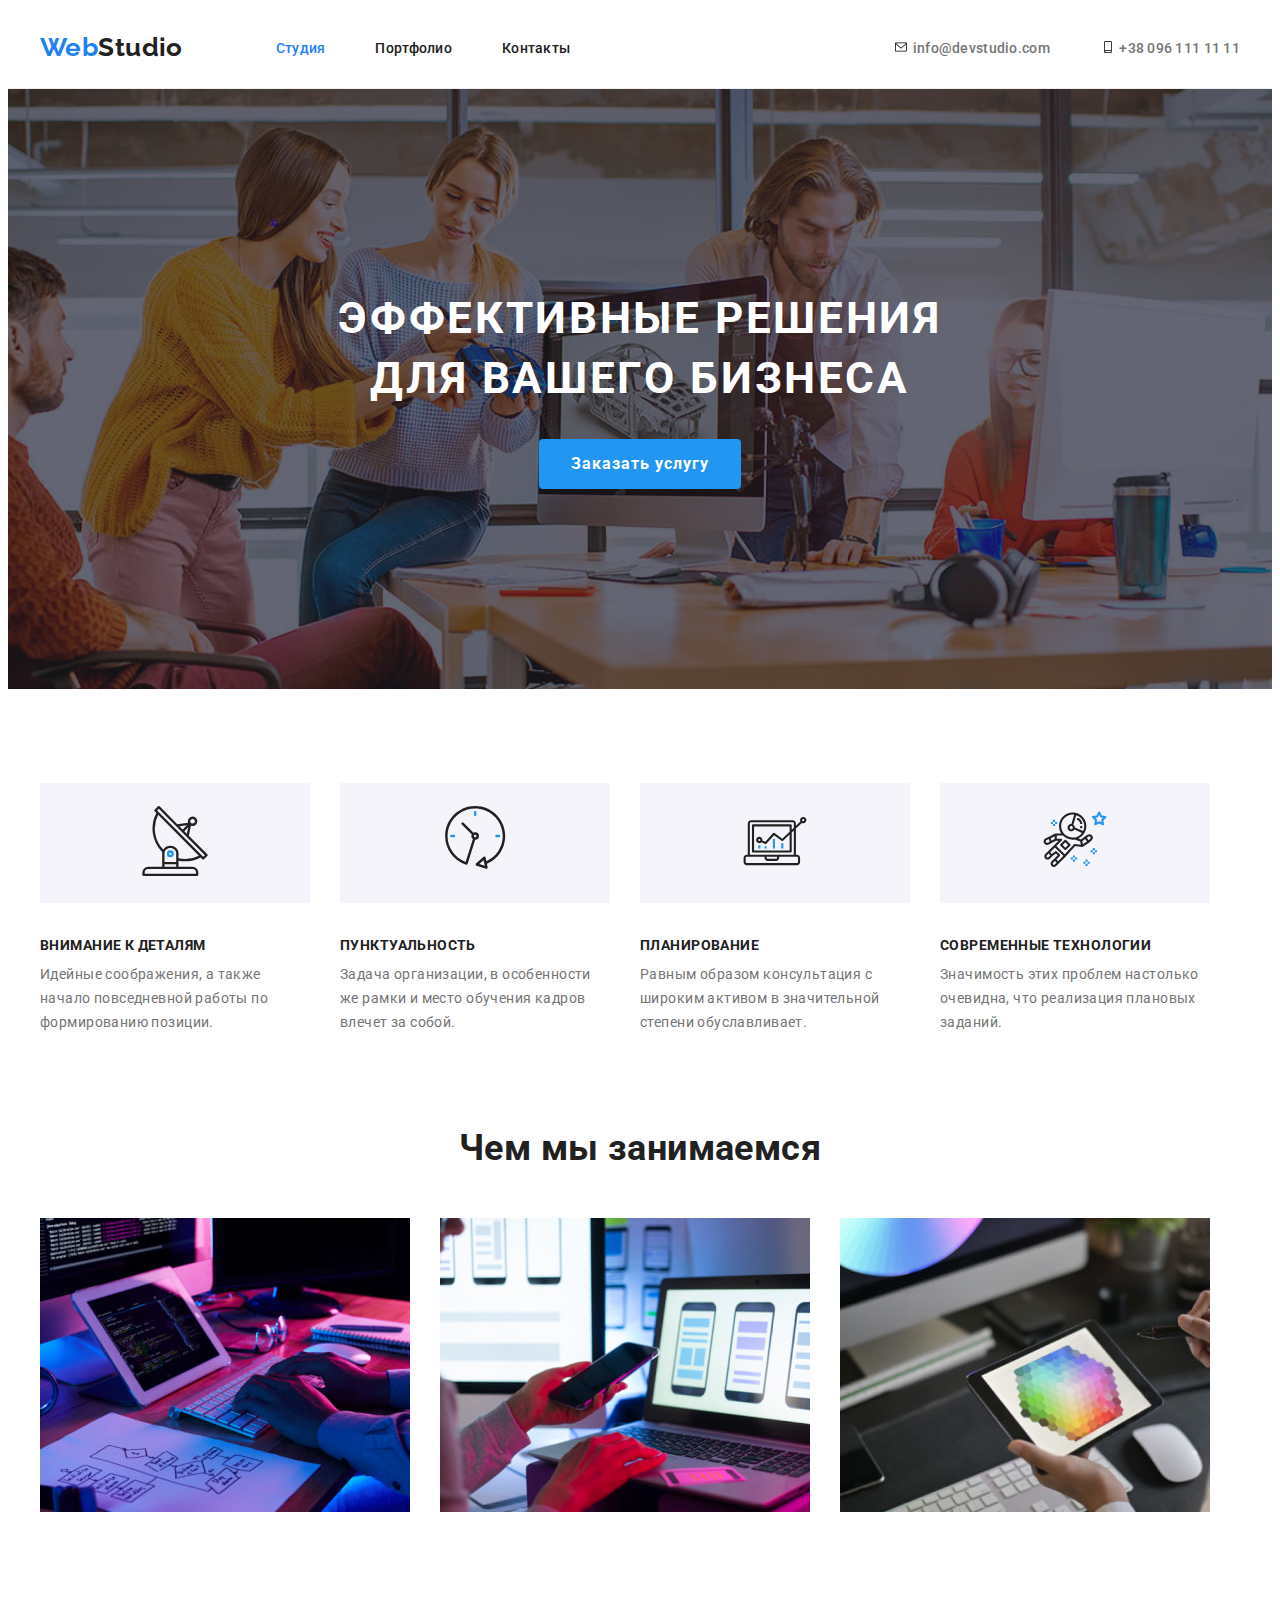
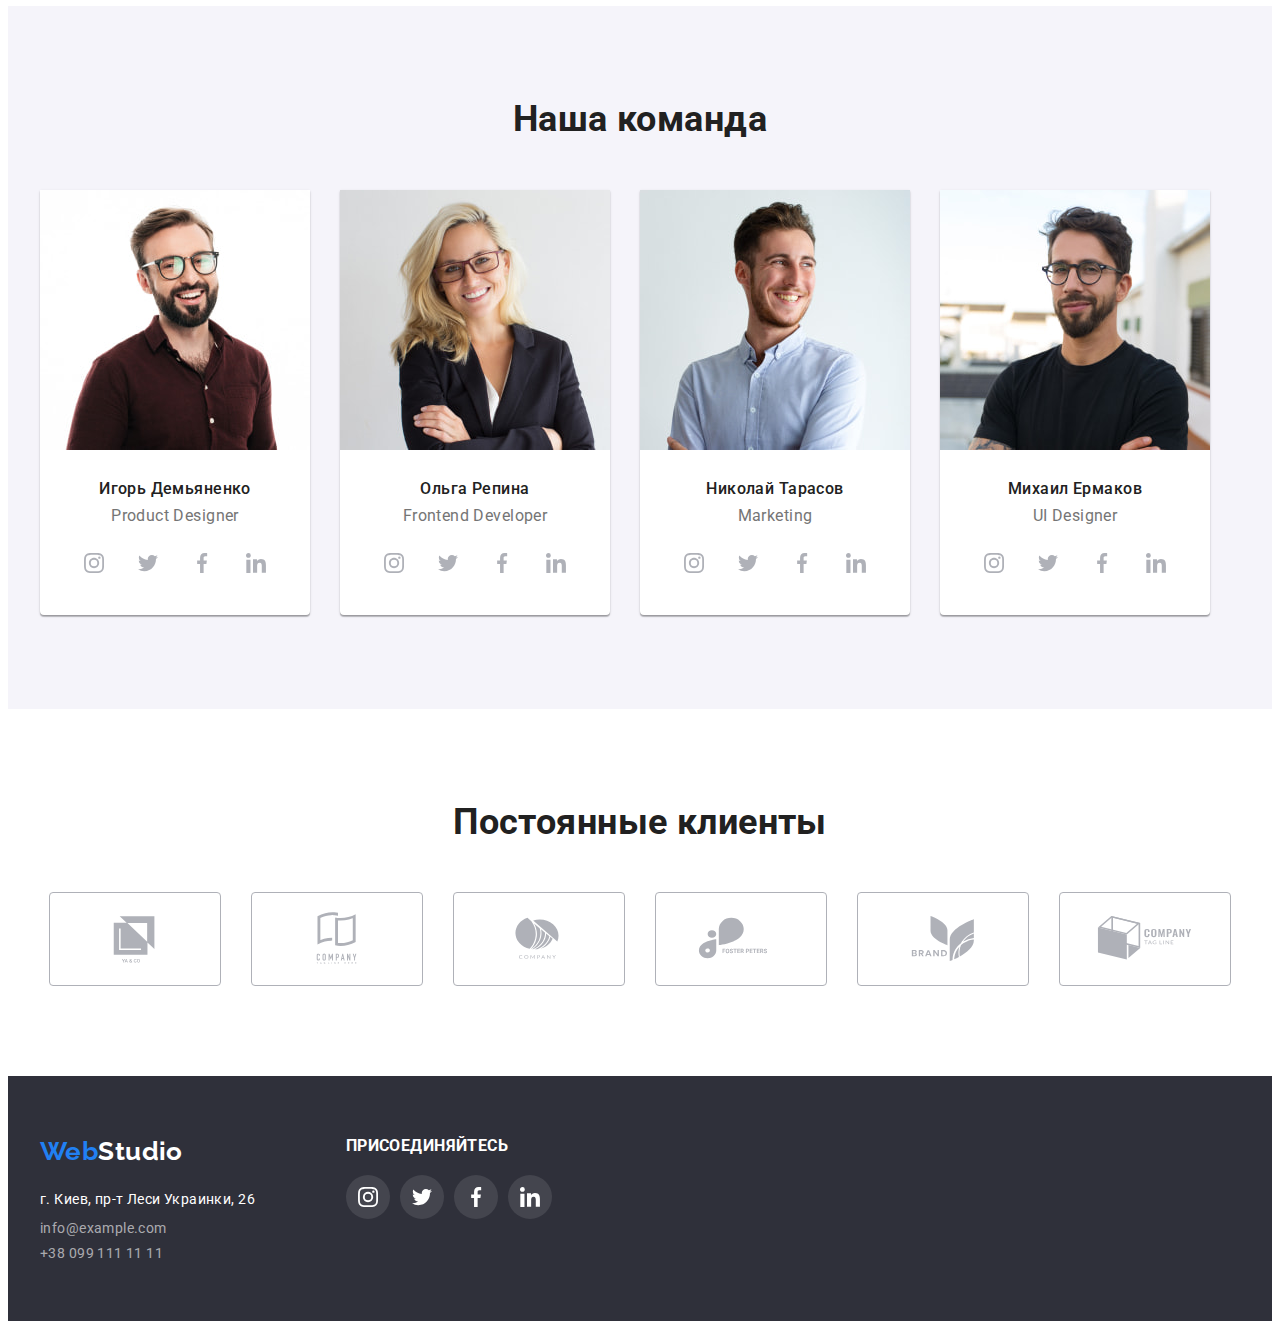
==== index.html @ 9558b072 "homework-4" ====
<!DOCTYPE html>
<html lang="en">

<head>
  <meta charset="UTF-8" />
  <meta http-equiv="X-UA-Compatible" content="IE=edge" />
  <meta name="viewport" content="width=device-width, initial-scale=1.0" />
  <title>Studio</title>
  <!--Fonts starts-->
  <link rel="preconnect" href="https://fonts.googleapis.com" />
  <link rel="preconnect" href="https://fonts.gstatic.com" crossorigin />
  <link href="https://fonts.googleapis.com/css2?family=Raleway:wght@700&family=Roboto:wght@400;500;700;900&display=swap"
    rel="stylesheet" />
  <!--Fonts ends-->
  <!--Normalize starts-->
  <link rel="stylesheet" href="https://cdnjs.cloudflare.com/ajax/libs/modern-normalize/1.1.0/modern-normalize.min.css"
    integrity="sha512-wpPYUAdjBVSE4KJnH1VR1HeZfpl1ub8YT/NKx4PuQ5NmX2tKuGu6U/JRp5y+Y8XG2tV+wKQpNHVUX03MfMFn9Q=="
    crossorigin="anonymous" referrerpolicy="no-referrer" />
  <!--Normalize ends-->
  <link rel="stylesheet" href="./css/style.css" />
</head>

<body>
  <!--Header-->
  <header class="header">
    <div class="container header-container">
      <a class="site-logo link" href="./index.html"><span class="letter">Web</span>Studio</a>
      <nav class="header-nav">
        <ul class="header-list list">
          <li>
            <a class="header-link letter link" href="./index.html">Студия</a>
          </li>
          <li>
            <a class="header-link link" href="./portfolio.html">Портфолио</a>
          </li>
          <li>
            <a class="header-link link" href="#">Контакты</a>
          </li>
        </ul>
      </nav>
      <ul class="header-list list">
        <li class="header-item">
          <a class="header-icon link" href="">
            <svg class="" width="16" height="12">
              <use href="./images/icons.svg#envelope"></use>
            </svg>
          </a>
          <a class="header-phone contacts-color header-phone-margin link"
            href="mailto:info@devstudio.com">info@devstudio.com</a>
        </li>
        <li>
          <a class="header-icon link" href="">
            <svg class="" width="16" height="12">
              <use href="./images/icons.svg#smartphone"></use>
            </svg>
          </a>
          <a class="header-e-mail contacts-color link" href="tel:+380961111111">+38 096 111 11 11</a>
        </li>
      </ul>
    </div>
  </header>
  <!--Main-->
  <main>
    <section class="main">
      <div class="container">
        <h1 class="main-title">Эффективные решения для вашего бизнеса</h1>
        <button class="main-btn" type="button">Заказать услугу</button>
      </div>
    </section>
    <!--Peculiarities-->
    <section class="peculiarities section">
      <div class="container">
        <h2 class="hidden">Особенности нашей компании</h2>
        <ul class="list peculiarities-list">
          <li class="peculiarities-item-column">
            <div class="peculiarities-column">
              <a class="link" href="">
                <svg width="70" height="70">
                  <use href="./images/icons.svg#group"></use>
                </svg>
              </a>
            </div>
            <h3 class="peculiarities-title">Внимание к деталям</h3>
            <p class="peculiarities-text">
              Идейные соображения, а также начало повседневной работы по формированию позиции.
            </p>
          </li>
          <li class="peculiarities-item-column">
            <div class="peculiarities-column">
              <a class="link" href="">
                <svg width="70" height="70">
                  <use href="./images/icons.svg#clock"></use>
                </svg>
              </a>
            </div>
            <h3 class="peculiarities-title">Пунктуальность</h3>
            <p class="peculiarities-text">
              Задача организации, в особенности же рамки и место обучения кадров влечет за собой.
            </p>
          </li>
          <li class="peculiarities-item-column">
            <div class="peculiarities-column">
              <a class="link" href="">
                <svg width="70" height="70">
                  <use href="./images/icons.svg#diagram"></use>
                </svg>
              </a>
            </div>
            <h3 class="peculiarities-title">Планирование</h3>
            <p class="peculiarities-text">
              Равным образом консультация с широким активом в значительной степени обуславливает.
            </p>
          </li>
          <li class="peculiarities-item-column">
            <div class="peculiarities-column">
              <a class="link" href="">
                <svg width="70" height="70">
                  <use href="./images/icons.svg#astronaut"></use>
                </svg>
              </a>
            </div>
            <h3 class="peculiarities-title">Современные технологии</h3>
            <p class="peculiarities-text">
              Значимость этих проблем настолько очевидна, что реализация плановых заданий.
            </p>
          </li>
        </ul>
      </div>
    </section>
    <!--What we do-->
    <section class="what-we-do section">
      <div class="container">
        <h2 class="what-we-do-title">Чем мы занимаемся</h2>
        <ul class="what-we-do-list list">
          <li class="what-we-do-item link">
            <img class="what-we-do-img" src="./images/wwd/1.jpg" alt="Computer" width="370" height="294" />
          </li>
          <li class="what-we-do-item link">
            <img class="what-we-do-img" src="./images/wwd/2.jpg" alt="Phone" width="370" height="294" />
          </li>
          <li class="what-we-do-item link">
            <img class="what-we-do-img" src="./images/wwd/3.jpg" alt="Tablet" width="370" height="294" />
          </li>
        </ul>
      </div>
    </section>
    <!--Our team-->
    <section class="our-team section">
      <div class="container">
        <h2 class="our-team-title">Наша команда</h2>
        <ul class="our-team-list list">
          <li class="our-team-item link">
            <img class="our-team-img" src="./images/our-team/igor.jpg" alt="Игорь Демьяненко" width="270"
              height="260" />
            </a>
            <div class="our-team-container">
              <h3 class="our-team-stuff">Игорь Демьяненко</h3>
              <p class="our-team-professions">Product Designer</p>
              <ul class="socials list">
                <li class="socials-item">
                  <a class="socials-link link" href="" target="_blank" rel="noopener noreferrer" aria-label="instagram">
                    <svg class="socials-icon" width="20" height="20">
                      <use href="./images/icons.svg#instagram"></use>
                    </svg>
                  </a>
                </li>
                <li class="socials-item">
                  <a class="socials-link link" href="" target="_blank" rel="noopener noreferrer" aria-label="twitter">
                    <svg class="socials-icon" width="20" height="20">
                      <use href="./images/icons.svg#twitter"></use>
                    </svg>
                  </a>
                </li>
                <li class="socials-item">
                  <a class="socials-link link" href="" target="_blank" rel="noopener noreferrer" aria-label="facebook">
                    <svg class="socials-icon" width="20" height="20">
                      <use href="./images/icons.svg#facebook"></use>
                    </svg>
                  </a>
                </li>
                <li class="socials-item">
                  <a class="socials-link link" href="" target="_blank" rel="noopener noreferrer" aria-label="linkedin">
                    <svg class="socials-icon" width="20" height="20">
                      <use href="./images/icons.svg#linkedin"></use>
                    </svg>
                  </a>
                </li>
              </ul>
            </div>
          </li>
          <li class="our-team-item link">
            <img class="our-team-img" src="./images/our-team/olga.jpg" alt="Ольга Репина" width="270" height="260" />
            <div class="our-team-container">
              <h3 class="our-team-stuff">Ольга Репина</h3>
              <p class="our-team-professions">Frontend Developer</p>
              <ul class="socials list">
                <li class="socials-item">
                  <a class="socials-link link" href="" target="_blank" rel="noopener noreferrer" aria-label="instagram">
                    <svg class="socials-icon" width="20" height="20">
                      <use href="./images/icons.svg#instagram"></use>
                    </svg>
                  </a>
                </li>
                <li class="socials-item">
                  <a class="socials-link link" href="" target="_blank" rel="noopener noreferrer" aria-label="twitter">
                    <svg class="socials-icon" width="20" height="20">
                      <use href="./images/icons.svg#twitter"></use>
                    </svg>
                  </a>
                </li>
                <li class="socials-item">
                  <a class="socials-link link" href="" target="_blank" rel="noopener noreferrer" aria-label="facebook">
                    <svg class="socials-icon" width="20" height="20">
                      <use href="./images/icons.svg#facebook"></use>
                    </svg>
                  </a>
                </li>
                <li class="socials-item">
                  <a class="socials-link link" href="" target="_blank" rel="noopener noreferrer" aria-label="linkedin">
                    <svg class="socials-icon" width="20" height="20">
                      <use href="./images/icons.svg#linkedin"></use>
                    </svg>
                  </a>
                </li>
              </ul>
            </div>
          </li>
          <li class="our-team-item link">
            <img class="our-team-img" src="./images/our-team/nikolai.jpg" alt="Николай Тарасов" width="270"
              height="260" />
            <div class="our-team-container">
              <h3 class="our-team-stuff">Николай Тарасов</h3>
              <p class="our-team-professions">Marketing</p>
              <ul class="socials list">
                <li class="socials-item">
                  <a class="socials-link link" href="" target="_blank" rel="noopener noreferrer" aria-label="instagram">
                    <svg class="socials-icon" width="20" height="20">
                      <use href="./images/icons.svg#instagram"></use>
                    </svg>
                  </a>
                </li>
                <li class="socials-item">
                  <a class="socials-link link" href="" target="_blank" rel="noopener noreferrer" aria-label="twitter">
                    <svg class="socials-icon" width="20" height="20">
                      <use href="./images/icons.svg#twitter"></use>
                    </svg>
                  </a>
                </li>
                <li class="socials-item">
                  <a class="socials-link link" href="" target="_blank" rel="noopener noreferrer" aria-label="facebook">
                    <svg class="socials-icon" width="20" height="20">
                      <use href="./images/icons.svg#facebook"></use>
                    </svg>
                  </a>
                </li>
                <li class="socials-item">
                  <a class="socials-link link" href="" target="_blank" rel="noopener noreferrer" aria-label="linkedin">
                    <svg class="socials-icon" width="20" height="20">
                      <use href="./images/icons.svg#linkedin"></use>
                    </svg>
                  </a>
                </li>
              </ul>
            </div>
          </li>
          <li class="our-team-item link">
            <img class="our-team-img" src="./images/our-team/michail.jpg" alt="Михаил Ермаков" width="270"
              height="260" />
            <div class="our-team-container">
              <h3 class="our-team-stuff">Михаил Ермаков</h3>
              <p class="our-team-professions">UI Designer</p>
              <ul class="socials list">
                <li class="socials-item">
                  <a class="socials-link link" href="" target="_blank" rel="noopener noreferrer" aria-label="instagram">
                    <svg class="socials-icon" width="20" height="20">
                      <use href="./images/icons.svg#instagram"></use>
                    </svg>
                  </a>
                </li>
                <li class="socials-item">
                  <a class="socials-link link" href="" target="_blank" rel="noopener noreferrer" aria-label="twitter">
                    <svg class="socials-icon" width="20" height="20">
                      <use href="./images/icons.svg#twitter"></use>
                    </svg>
                  </a>
                </li>
                <li class="socials-item">
                  <a class="socials-link link" href="" target="_blank" rel="noopener noreferrer" aria-label="facebook">
                    <svg class="socials-icon" width="20" height="20">
                      <use href="./images/icons.svg#facebook"></use>
                    </svg>
                  </a>
                </li>
                <li class="socials-item">
                  <a class="socials-link link" href="" target="_blank" rel="noopener noreferrer" aria-label="linkedin">
                    <svg class="socials-icon" width="20" height="20">
                      <use href="./images/icons.svg#linkedin"></use>
                    </svg>
                  </a>
                </li>
              </ul>
            </div>
          </li>
        </ul>
      </div>
    </section>
    <section class="clients-section">
      <div class="container">
        <h3 class="our-team-title">Постоянные клиенты</h3>
        <ul class="clients-list list">
          <li class="item">
            <div class="thumb">
              <a class="clients-link link" href="#">
                <svg class="icon" width="40" height="52">
                  <use href="./images/icons.svg#logo-1"></use>
                </svg>
              </a>
            </div>
          </li>
          <li class="item">
            <div class="thumb">
              <a class="clients-link link" href="#">
                <svg class="icon" width="40" height="52">
                  <use href="./images/icons.svg#logo-2"></use>
                </svg>
              </a>
            </div>
          </li>
          <li class="item">
            <div class="thumb">
              <a class="clients-link link" href="#">
                <svg class="icon" width="40" height="52">
                  <use href="./images/icons.svg#logo-3"></use>
                </svg>
              </a>
            </div>
          </li>
          <li class="item">
            <div class="thumb">
              <a class="clients-link link" href="#">
                <svg class="icon" width="40" height="52">
                  <use href="./images/icons.svg#logo-4"></use>
                </svg>
              </a>
            </div>
          </li>
          <li class="item">
            <div class="thumb">
              <a class="clients-link link" href="#">
                <svg class="icon" width="40" height="52">
                  <use href="./images/icons.svg#logo-5"></use>
                </svg>
              </a>
            </div>
          </li>
          <li class="item">
            <div class="thumb">
              <a class="clients-link link" href="#">
                <svg class="icon" width="40" height="52">
                  <use href="./images/icons.svg#logo-6"></use>
                </svg>
              </a>
            </div>
          </li>
        </ul>
      </div>
    </section>
  </main>
  <!--Footer-->
  <footer class="footer">
    <div class="container">
      <div class="footer-content">
        <div class="footer-address-column">
          <a class="site-logo studio link" href="./index.html"><span class="letter">Web</span>Studio
          </a>
          <address class="footer-address">
            <ul class="footer-list list">
              <li class="footer-item link">
                <a class="footer-comumnication footer-link link" href="https://goo.gl/maps/92d465dwehXUen789"
                  target="_blank" rel="noopener noreferrer">г. Киев, пр-т Леси Украинки, 26</a>
              </li>
              <li class="footer-item link">
                <a class="footer-communication footer-communication-color link"
                  href="mailto:info@example.com">info@example.com</a>
              </li>
              <li class="footer-item link">
                <a class="footer-communication footer-communication-color link" href="tel:+380991111111">+38 099 111 11
                  11</a>
              </li>
            </ul>
        </div>
        </address>
        <div class="social">
          <h3 class="footer-slogan">Присоединяйтесь</h3>
          <ul class="socials-list list">
            <li class="socials-item">
              <a class="footer-socials-link link" href="" target="_blank" rel="noopener noreferrer"
                aria-label="instagram">
                <svg class="footer-socials-icon" width="20" height="20">
                  <use href="./images/icons.svg#instagram"></use>
                </svg>
              </a>
            </li>
            <li class="socials-item">
              <a class="footer-socials-link link" href="" target="_blank" rel="noopener noreferrer"
                aria-label="twitter">
                <svg class="footer-socials-icon" width="20" height="20">
                  <use href="./images/icons.svg#twitter"></use>
                </svg>
              </a>
            </li>
            <li class="socials-item">
              <a class="footer-socials-link link" href="" target="_blank" rel="noopener noreferrer"
                aria-label="facebook">
                <svg class="footer-socials-icon" width="20" height="20">
                  <use href="./images/icons.svg#facebook"></use>
                </svg>
              </a>
            </li>
            <li class="socials-item">
              <a class="footer-socials-link link" href="" target="_blank" rel="noopener noreferrer"
                aria-label="linkedin">
                <svg class="footer-socials-icon" width="20" height="20">
                  <use href="./images/icons.svg#linkedin"></use>
                </svg>
              </a>
            </li>
          </ul>
        </div>
      </div>
    </div>
  </footer>
</body>

</html>
---- css/style.css ----
:root {
  /* fonts */
  --main-font: 'Roboto', sans-serif;
  --secondary-font: 'Raleway', sans-serif;

  /* text colors */
  --main-txt-cl: #212121;
  --accent-txt-cl: #2196f3;
  --btn-txt-cl: #ffffff;

  /* bg colors */
  --grey-bg-cl: #f5f4fa;
  --white-bg-cl: #ffffff;
  --black-bg-cl: #2f303a;

  /* others */
  --border: 1px solid #eeeeee;
  --background-color: #f5f4fa;
  --border-radius: 4px;
  --padding: 20px 24px;
}

body {
  font-family: var(--main-font);
  color: var(--main-txt-cl);
  background-color: var(--white-bg-cl);
  font-size: 14px;
  letter-spacing: 0.03em;
}

.hidden,
.visually-hidden {
  position: absolute;
  width: 1px;
  height: 1px;
  margin: -1px;
  border: 0;
  padding: 0;

  white-space: nowrap;
  clip-path: inset(100%);
  clip: rect(0 0 0 0);
  overflow: hidden;
}

/*Reset styles*/

h1,
h2,
h3,
h4,
h5,
h6,
p {
  margin: 0;
}

img {
  display: block;
  max-width: 100%;
  height: auto;
}

address {
  font-style: normal;
}

.section {
  padding: 94px 0;
}

.list {
  list-style: none;
  padding: 0;
  margin: 0;
}

.link {
  text-decoration: none;
  color: currentColor;
}

/*Base styles*/

.letter {
  color: #2180f3;
}

/*Header*/

.header {
  border-bottom: var(--border);
}

.header-container {
  height: 80px;
  display: flex;
  align-items: center;
}

.header-nav {
  margin-right: auto;
}

.header-list {
  display: flex;
  gap: 50px;
}

.icons-link {
  max-height: 12px;
}

.site-logo {
  font-family: var(--secondary-font);
  font-weight: 700;
  font-size: 26px;
  line-height: 1.2;
  margin-right: 93px;
}
.header-phone,
.header-e-mail,
.header-link {
  font-weight: 500;
  font-size: 14px;
  line-height: 1.1;
  letter-spacing: 0.02em;
  padding-top: 32px;
  padding-bottom: 32px;
}

.contacts-color {
  color: #757575;
}

.header-icon:hover {
  fill: var(--accent-txt-cl);
}

.header-link:hover,
.header-link:focus,
.header-phone:hover,
.header-phone:focus,
.header-e-mail:hover,
.header-e-mail:focus {
  color: var(--accent-txt-cl);
}

.header-link:current {
  color: var(--accent-txt-cl);
}

.container {
  width: 1200px;
  margin: 0 auto;
  padding: 0 15px;
}

.studio {
  color: #ffffff;
}

/*Main*/

.main {
  max-width: 1600px;
  margin-left: auto;
  margin-right: auto;

  background-color: var(--black-bg-cl);
  background-image: linear-gradient(to right, rgba(47, 48, 58, 0.4), rgba(47, 48, 58, 0.4)),
    url(../images/header-bi/img.jpg);
  background-size: cover;
  background-repeat: no-repeat;
  padding: 200px 0;
  background-position: center;
}

.main-title {
  width: 696px;
  margin: 0 auto;
  font-size: 44px;
  line-height: 1.36;
  letter-spacing: 0.06em;
  text-align: center;
  color: var(--btn-txt-cl);
  text-transform: uppercase;
}

.main-btn {
  padding: 10px 32px;
  font-family: var(--main-font);
  font-weight: 700;
  font-size: 16px;
  line-height: 1.88;
  display: flex;
  border: none;
  border-radius: 4px;
  margin: 0 auto;
  margin-top: 30px;
  text-align: center;
  letter-spacing: 0.06em;
  cursor: pointer;
  background-color: var(--accent-txt-cl);
  color: #ffffff;
}

.main-btn:hover,
.main-btn:focus {
  color: var(--btn-txt-cl);
  background-color: #0d6ee6;
}

/*Peculiarities*/

.peculiarities-list {
  display: flex;
  gap: 30px;
}

.peculiarities-item-column {
  width: 270px;
}

.peculiarities-title {
  margin-bottom: 10px;
  font-weight: 700;
  font-size: 14px;
  line-height: 1.1;
  text-transform: uppercase;
}

.peculiarities-column {
  margin-bottom: 35px;
  min-width: 270px;
  min-height: 120px;
  display: flex;
  justify-content: center;
  align-items: center;
  background-color: #f5f4fa;
}

.peculiarities-text {
  font-size: 14px;
  line-height: 1.7;
  color: #757575;
}

/*What we do*/

.what-we-do {
  padding-top: 0;
}

.what-we-do-title {
  text-align: center;
  font-size: 36px;
  line-height: 1.1;
}

.what-we-do-list {
  margin-top: 50px;
  display: flex;
  gap: 30px;
}

/*Our Team*/

.our-team {
  background-color: var(--grey-bg-cl);
}

.our-team-title {
  text-align: center;
  font-size: 36px;
  line-height: 1.1;
}

.our-team-list {
  margin-top: 50px;
  display: flex;
  gap: 30px;
}

.our-team-stuff {
  margin-bottom: 10px;
  text-align: center;
  font-weight: 500;
  font-size: 16px;
  line-height: 1.1;
}

.our-team-professions {
  text-align: center;
  font-size: 16px;
  line-height: 1.1;
  color: #757575;
}

.socials {
  display: flex;
  align-items: center;
  justify-content: center;
  gap: 10px;
  margin-top: 16px;
}

.socials-link {
  display: flex;
  width: 44px;
  height: 44px;
  background-color: #ffffff;
  border-radius: 50%;
  align-items: center;
  justify-content: center;
}

.socials-icon {
  fill: #afb1b8;
}

.socials-link:hover {
  background-color: #2196f3;
}

.socials-link:hover .socials-icon {
  fill: #ffffff;
}

.our-team-item {
  background-color: #ffffff;
  box-shadow: 0px 1px 3px rgba(0, 0, 0, 0.12), 0px 1px 1px rgba(0, 0, 0, 0.14),
    0px 2px 1px rgba(0, 0, 0, 0.2);
  border-radius: 0px 0px 4px 4px;
}

.our-team-container {
  padding: 30px 0;
}

/*Regular clients*/

.clients-section {
  padding-top: 94px;
  padding-bottom: 90px;
}

.clients-list {
  margin-top: 50px;
  display: flex;
  align-items: center;
  justify-content: center;
  gap: 30px;
}

.regular-clients-title {
  font-size: 14px;
  line-height: 16px;
}

.thumb {
  border: 1px solid #afb1b8;
  border-radius: 4px;
  cursor: pointer;
}

.icon {
  display: flex;
  width: 106px;
  height: 60px;
  background-color: #ffffff;
  fill: #afb1b8;
  align-items: center;
  justify-content: center;
  margin: 16px 32px;
}

.thumb:hover {
  border: 1px solid #2196f3;
}

/*Footer*/

.footer {
  display: flex;
  padding: 60px 0;
  background-color: var(--black-bg-cl);
}

.footer-content {
  display: flex;
  gap: 70px;
}

.footer-address-column {
  display: flex;
  flex-direction: column;
}

.footer-address {
  font-style: normal;
  margin-top: 20px;
  display: flex;
  flex-direction: column;
}

.social {
  display: flex;
  flex-direction: column;
}

.footer-item:not(:last-child) {
  margin-bottom: 9px;
}

.footer-link {
  font-weight: 400;
  font-size: 14px;
  line-height: 1.7;
  color: #ffffff;
}

.footer-counication {
  font-weight: 400;
  font-size: 14px;
  line-height: 1.7;
}

.footer-communication-color {
  color: rgba(255, 255, 255, 0.6);
}

.footer-link:hover,
.footer-link:focus,
.footer-communication:hover,
.footer-communication:focus {
  color: var(--accent-txt-cl);
}

.footer-slogan {
  max-width: 206px;
  display: flex;
  margin-bottom: 20px;
  font-weight: 700;
  text-transform: uppercase;
  color: var(--white-bg-cl);
}

.socials-list {
  display: flex;
  gap: 10px;
}

.footer-socials-link {
  display: flex;
  width: 44px;
  height: 44px;
  background-color: rgba(255, 255, 255, 0.1);
  border-radius: 50%;
  align-items: center;
  justify-content: center;
}

.footer-socials-link:hover {
  background-color: var(--accent-txt-cl);
}

.footer-socials-icon {
  fill: #ffffff;
}

/*Portfolio*/
.portfolio-btn-list {
  justify-content: center;
  display: flex;
  gap: 8px;
}

.portfolio-btn {
  display: flex;
  padding: 6px 22px;
  box-shadow: 0px 3px 1px rgba(0, 0, 0, 0.1), 0px 1px 2px rgba(0, 0, 0, 0.08),
    0px 2px 2px rgba(0, 0, 0, 0.12);
  border: none;
  background-color: var(--background-color);
  border-radius: var(--border-radius);
  font-family: var(--main-font);
  text-align: center;
  font-weight: 500;
  font-size: 16px;
  line-height: 1.6;
  letter-spacing: 0.03em;
  cursor: pointer;
  color: #212121;
}

.portfolio-btn:hover,
.portfolio-btn:focus {
  background-color: var(--accent-txt-cl);
  color: #ffffff;
}

.portfolio-another-btn {
  color: #ffffff;
  background-color: var(--accent-txt-cl);
}

.portfolio-list {
  display: flex;
  flex-wrap: wrap;
  gap: 30px;
  margin-top: 50px;
}

.border-column {
  padding: var(--padding);
  border: var(--border);
  border-top: none;
}

.portfolio-title {
  font-weight: 700;
  font-size: 18px;
  line-height: 2;
  letter-spacing: 0.06em;
}

.portfolio-description {
  font-size: 16px;
  line-height: 1.8;
  letter-spacing: 0.03em;
  color: #757575;
}
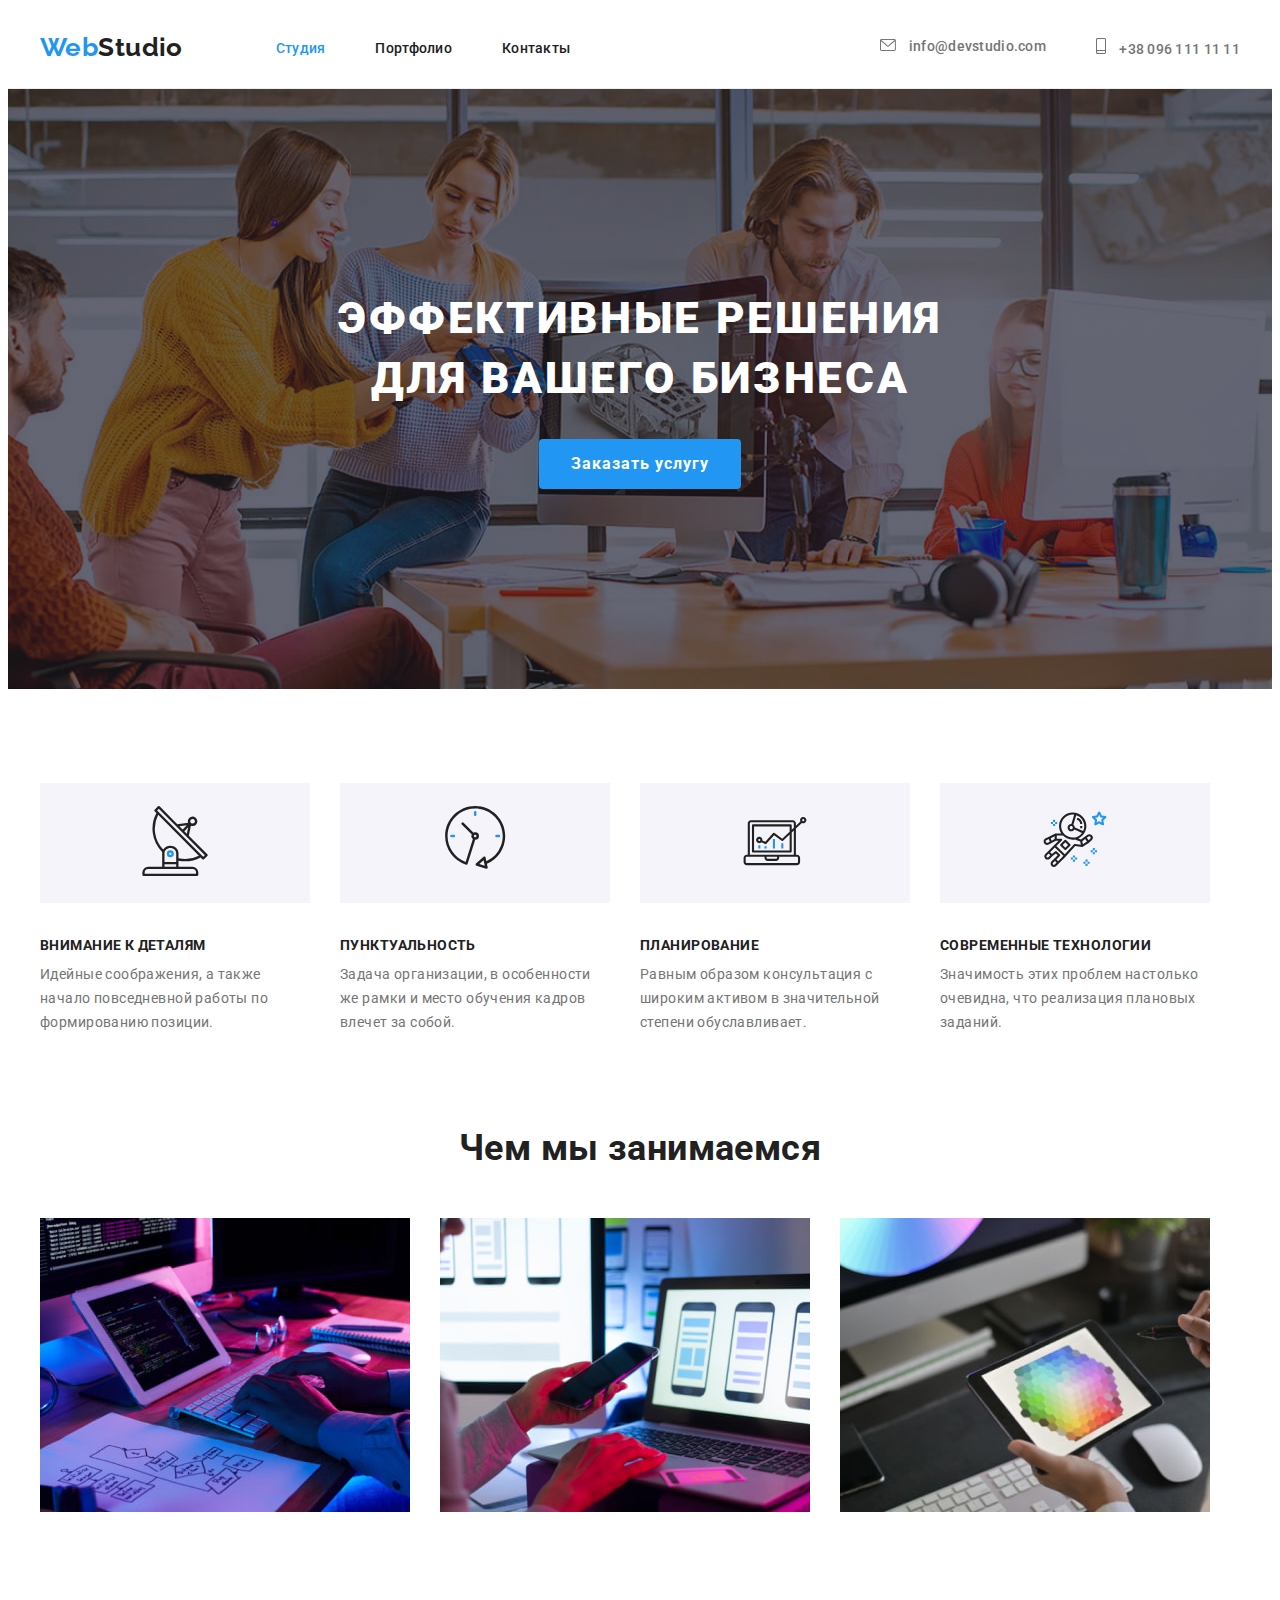
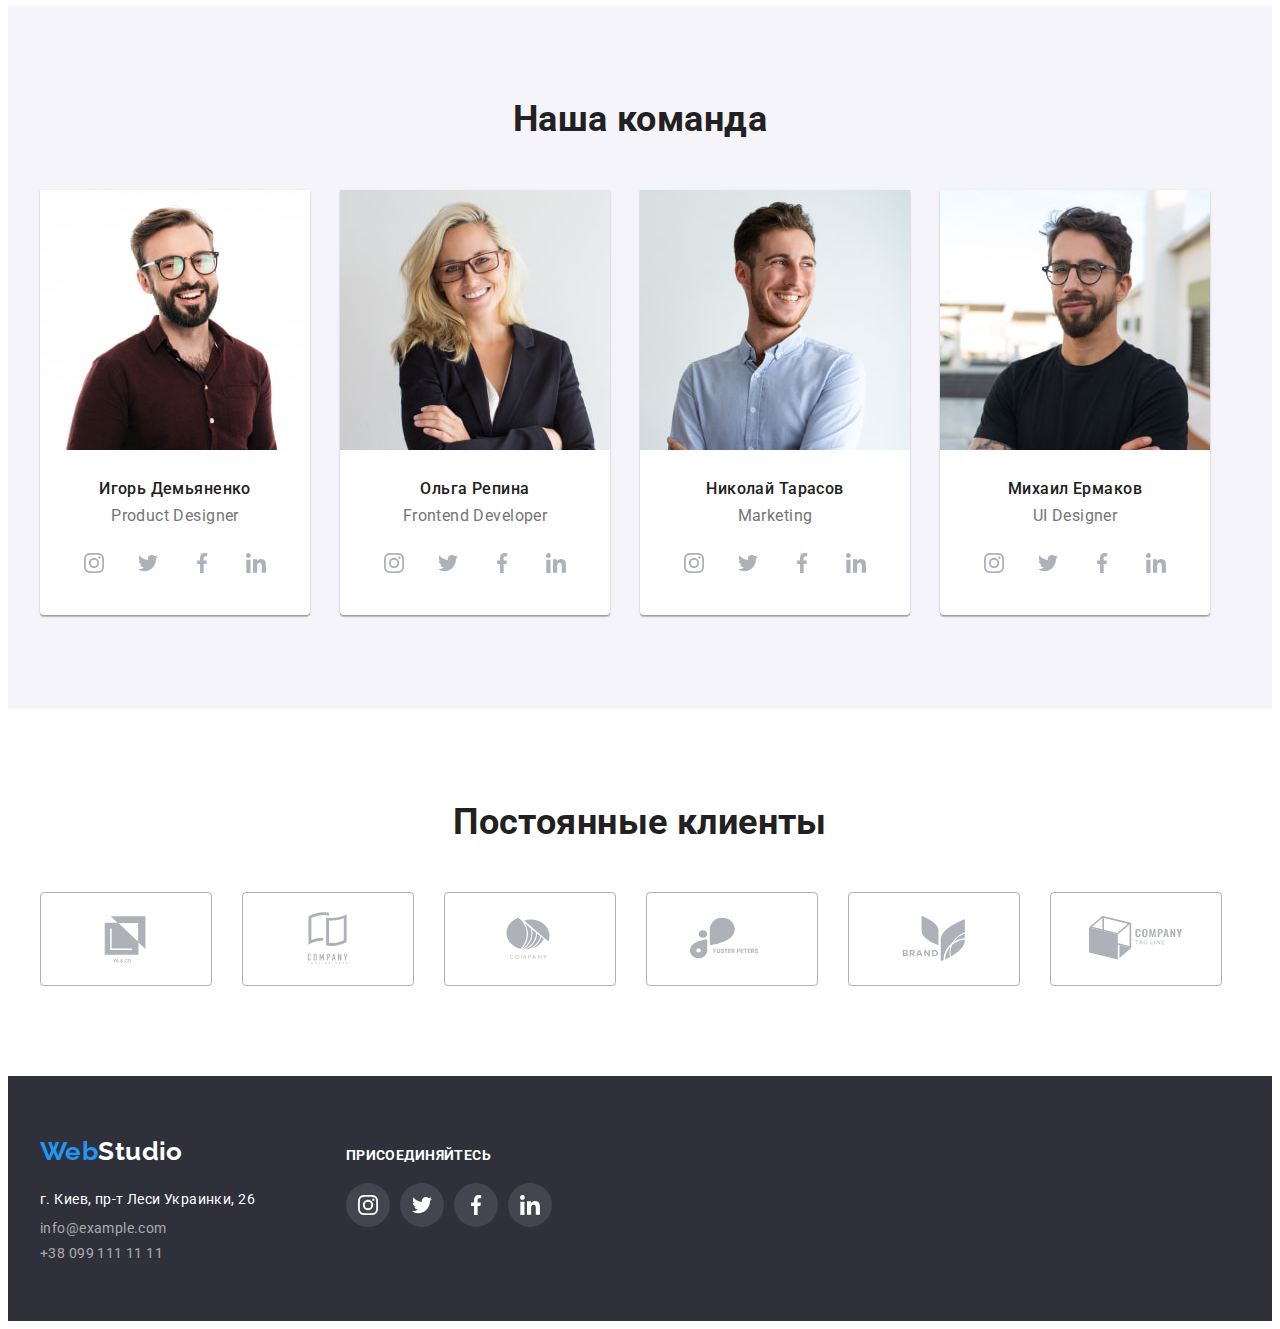
==== commit a657f920: "homework-4" ====
--- a/index.html
+++ b/index.html
@@ -40,21 +40,17 @@
       </nav>
       <ul class="header-list list">
         <li class="header-item">
-          <a class="header-icon link" href="">
-            <svg class="" width="16" height="12">
+          <a class="header-phone link" href="mailto:info@devstudio.com"> <svg class="header-icon" width="16"
+              height="12">
               <use href="./images/icons.svg#envelope"></use>
             </svg>
-          </a>
-          <a class="header-phone contacts-color header-phone-margin link"
-            href="mailto:info@devstudio.com">info@devstudio.com</a>
+            info@devstudio.com</a>
         </li>
         <li>
-          <a class="header-icon link" href="">
-            <svg class="" width="16" height="12">
+          <a class="header-e-mail link" href="tel:+380961111111"> <svg class="header-icon" width="10" height="16">
               <use href="./images/icons.svg#smartphone"></use>
             </svg>
-          </a>
-          <a class="header-e-mail contacts-color link" href="tel:+380961111111">+38 096 111 11 11</a>
+            +38 096 111 11 11</a>
         </li>
       </ul>
     </div>
@@ -306,61 +302,49 @@
     </section>
     <section class="clients-section">
       <div class="container">
-        <h3 class="our-team-title">Постоянные клиенты</h3>
+        <h2 class="our-team-title">Постоянные клиенты</h2>
         <ul class="clients-list list">
           <li class="item">
-            <div class="thumb">
-              <a class="clients-link link" href="#">
-                <svg class="icon" width="40" height="52">
-                  <use href="./images/icons.svg#logo-1"></use>
-                </svg>
-              </a>
-            </div>
-          </li>
-          <li class="item">
-            <div class="thumb">
-              <a class="clients-link link" href="#">
-                <svg class="icon" width="40" height="52">
-                  <use href="./images/icons.svg#logo-2"></use>
-                </svg>
-              </a>
-            </div>
-          </li>
-          <li class="item">
-            <div class="thumb">
-              <a class="clients-link link" href="#">
-                <svg class="icon" width="40" height="52">
-                  <use href="./images/icons.svg#logo-3"></use>
-                </svg>
-              </a>
-            </div>
-          </li>
-          <li class="item">
-            <div class="thumb">
-              <a class="clients-link link" href="#">
-                <svg class="icon" width="40" height="52">
-                  <use href="./images/icons.svg#logo-4"></use>
-                </svg>
-              </a>
-            </div>
-          </li>
-          <li class="item">
-            <div class="thumb">
-              <a class="clients-link link" href="#">
-                <svg class="icon" width="40" height="52">
-                  <use href="./images/icons.svg#logo-5"></use>
-                </svg>
-              </a>
-            </div>
-          </li>
-          <li class="item">
-            <div class="thumb">
-              <a class="clients-link link" href="#">
-                <svg class="icon" width="40" height="52">
-                  <use href="./images/icons.svg#logo-6"></use>
-                </svg>
-              </a>
-            </div>
+            <a class="clients-link link" href="#">
+              <svg class="icon" width="106" height="60">
+                <use href="./images/icons.svg#logo-1"></use>
+              </svg>
+            </a>
+          </li>
+          <li class="item">
+            <a class="clients-link link" href="#">
+              <svg class="icon" width="106" height="60">
+                <use href="./images/icons.svg#logo-2"></use>
+              </svg>
+            </a>
+          </li>
+          <li class="item">
+            <a class="clients-link link" href="#">
+              <svg class="icon" width="106" height="60">
+                <use href="./images/icons.svg#logo-3"></use>
+              </svg>
+            </a>
+          </li>
+          <li class="item">
+            <a class="clients-link link" href="#">
+              <svg class="icon" width="106" height="60">
+                <use href="./images/icons.svg#logo-4"></use>
+              </svg>
+            </a>
+          </li>
+          <li class="item">
+            <a class="clients-link link" href="#">
+              <svg class="icon" width="106" height="60">
+                <use href="./images/icons.svg#logo-5"></use>
+              </svg>
+            </a>
+          </li>
+          <li class="item">
+            <a class="clients-link link" href="#">
+              <svg class="icon" width="106" height="60">
+                <use href="./images/icons.svg#logo-6"></use>
+              </svg>
+            </a>
           </li>
         </ul>
       </div>
@@ -368,65 +352,60 @@
   </main>
   <!--Footer-->
   <footer class="footer">
-    <div class="container">
-      <div class="footer-content">
-        <div class="footer-address-column">
-          <a class="site-logo studio link" href="./index.html"><span class="letter">Web</span>Studio
-          </a>
-          <address class="footer-address">
-            <ul class="footer-list list">
-              <li class="footer-item link">
-                <a class="footer-comumnication footer-link link" href="https://goo.gl/maps/92d465dwehXUen789"
-                  target="_blank" rel="noopener noreferrer">г. Киев, пр-т Леси Украинки, 26</a>
-              </li>
-              <li class="footer-item link">
-                <a class="footer-communication footer-communication-color link"
-                  href="mailto:info@example.com">info@example.com</a>
-              </li>
-              <li class="footer-item link">
-                <a class="footer-communication footer-communication-color link" href="tel:+380991111111">+38 099 111 11
-                  11</a>
-              </li>
-            </ul>
-        </div>
-        </address>
-        <div class="social">
-          <h3 class="footer-slogan">Присоединяйтесь</h3>
-          <ul class="socials-list list">
-            <li class="socials-item">
-              <a class="footer-socials-link link" href="" target="_blank" rel="noopener noreferrer"
-                aria-label="instagram">
-                <svg class="footer-socials-icon" width="20" height="20">
-                  <use href="./images/icons.svg#instagram"></use>
-                </svg>
-              </a>
+    <div class="container footer-container">
+      <div class="footer-address-column">
+        <a class="site-logo studio link" href="./index.html"><span class="letter">Web</span>Studio
+        </a>
+        <address class="footer-address">
+          <ul class="footer-list list">
+            <li class="footer-item link">
+              <a class="footer-comumnication footer-link link" href="https://goo.gl/maps/92d465dwehXUen789"
+                target="_blank" rel="noopener noreferrer">г. Киев, пр-т Леси Украинки, 26</a>
             </li>
-            <li class="socials-item">
-              <a class="footer-socials-link link" href="" target="_blank" rel="noopener noreferrer"
-                aria-label="twitter">
-                <svg class="footer-socials-icon" width="20" height="20">
-                  <use href="./images/icons.svg#twitter"></use>
-                </svg>
-              </a>
+            <li class="footer-item link">
+              <a class="footer-communication footer-communication-color link"
+                href="mailto:info@example.com">info@example.com</a>
             </li>
-            <li class="socials-item">
-              <a class="footer-socials-link link" href="" target="_blank" rel="noopener noreferrer"
-                aria-label="facebook">
-                <svg class="footer-socials-icon" width="20" height="20">
-                  <use href="./images/icons.svg#facebook"></use>
-                </svg>
-              </a>
-            </li>
-            <li class="socials-item">
-              <a class="footer-socials-link link" href="" target="_blank" rel="noopener noreferrer"
-                aria-label="linkedin">
-                <svg class="footer-socials-icon" width="20" height="20">
-                  <use href="./images/icons.svg#linkedin"></use>
-                </svg>
-              </a>
+            <li class="footer-item link">
+              <a class="footer-communication footer-communication-color link" href="tel:+380991111111">+38 099 111 11
+                11</a>
             </li>
           </ul>
-        </div>
+      </div>
+      </address>
+      <div class="social">
+        <p class="footer-slogan">Присоединяйтесь</p>
+        <ul class="socials-list list">
+          <li class="socials-item">
+            <a class="footer-socials-link link" href="" target="_blank" rel="noopener noreferrer"
+              aria-label="instagram">
+              <svg class="footer-socials-icon" width="20" height="20">
+                <use href="./images/icons.svg#instagram"></use>
+              </svg>
+            </a>
+          </li>
+          <li class="socials-item">
+            <a class="footer-socials-link link" href="" target="_blank" rel="noopener noreferrer" aria-label="twitter">
+              <svg class="footer-socials-icon" width="20" height="20">
+                <use href="./images/icons.svg#twitter"></use>
+              </svg>
+            </a>
+          </li>
+          <li class="socials-item">
+            <a class="footer-socials-link link" href="" target="_blank" rel="noopener noreferrer" aria-label="facebook">
+              <svg class="footer-socials-icon" width="20" height="20">
+                <use href="./images/icons.svg#facebook"></use>
+              </svg>
+            </a>
+          </li>
+          <li class="socials-item">
+            <a class="footer-socials-link link" href="" target="_blank" rel="noopener noreferrer" aria-label="linkedin">
+              <svg class="footer-socials-icon" width="20" height="20">
+                <use href="./images/icons.svg#linkedin"></use>
+              </svg>
+            </a>
+          </li>
+        </ul>
       </div>
     </div>
   </footer>
--- a/css/style.css
+++ b/css/style.css
@@ -6,16 +6,19 @@
   /* text colors */
   --main-txt-cl: #212121;
   --accent-txt-cl: #2196f3;
+  --blue-bg-cl: #0d6ee6;
   --btn-txt-cl: #ffffff;
+  --icons-txt-cl: #afb1b8;
+  --grey-txt-cl: #757575;
 
   /* bg colors */
   --grey-bg-cl: #f5f4fa;
   --white-bg-cl: #ffffff;
   --black-bg-cl: #2f303a;
+  --footer-text-bg-cl: rgba(255, 255, 255, 0.1);
 
   /* others */
   --border: 1px solid #eeeeee;
-  --background-color: #f5f4fa;
   --border-radius: 4px;
   --padding: 20px 24px;
 }
@@ -83,7 +86,7 @@
 /*Base styles*/
 
 .letter {
-  color: #2180f3;
+  color: var(--accent-txt-cl);
 }
 
 /*Header*/
@@ -119,22 +122,28 @@
   margin-right: 93px;
 }
 .header-phone,
-.header-e-mail,
-.header-link {
+.header-e-mail {
   font-weight: 500;
   font-size: 14px;
   line-height: 1.1;
   letter-spacing: 0.02em;
   padding-top: 32px;
   padding-bottom: 32px;
-}
-
-.contacts-color {
-  color: #757575;
-}
-
-.header-icon:hover {
-  fill: var(--accent-txt-cl);
+  color: var(--grey-txt-cl);
+}
+
+.header-link {
+  font-weight: 500;
+  font-size: 14px;
+  line-height: 1.1;
+  letter-spacing: 0.02em;
+  padding-top: 32px;
+  padding-bottom: 32px;
+}
+
+.header-icon {
+  fill: currentColor;
+  margin-right: 10px;
 }
 
 .header-link:hover,
@@ -157,7 +166,7 @@
 }
 
 .studio {
-  color: #ffffff;
+  color: var(--white-bg-cl);
 }
 
 /*Main*/
@@ -180,6 +189,7 @@
   width: 696px;
   margin: 0 auto;
   font-size: 44px;
+  font-weight: 900;
   line-height: 1.36;
   letter-spacing: 0.06em;
   text-align: center;
@@ -202,13 +212,13 @@
   letter-spacing: 0.06em;
   cursor: pointer;
   background-color: var(--accent-txt-cl);
-  color: #ffffff;
+  color: var(--white-bg-cl);
 }
 
 .main-btn:hover,
 .main-btn:focus {
   color: var(--btn-txt-cl);
-  background-color: #0d6ee6;
+  background-color: var(--blue-bg-cl);
 }
 
 /*Peculiarities*/
@@ -237,13 +247,13 @@
   display: flex;
   justify-content: center;
   align-items: center;
-  background-color: #f5f4fa;
+  background-color: var(--grey-bg-cl);
 }
 
 .peculiarities-text {
   font-size: 14px;
   line-height: 1.7;
-  color: #757575;
+  color: var(--grey-txt-cl);
 }
 
 /*What we do*/
@@ -294,7 +304,7 @@
   text-align: center;
   font-size: 16px;
   line-height: 1.1;
-  color: #757575;
+  color: var(--grey-txt-cl);
 }
 
 .socials {
@@ -309,26 +319,23 @@
   display: flex;
   width: 44px;
   height: 44px;
-  background-color: #ffffff;
   border-radius: 50%;
   align-items: center;
   justify-content: center;
+  color: var(--icons-txt-cl);
 }
 
 .socials-icon {
-  fill: #afb1b8;
+  fill: currentColor;
 }
 
 .socials-link:hover {
-  background-color: #2196f3;
-}
-
-.socials-link:hover .socials-icon {
-  fill: #ffffff;
+  background-color: var(--accent-txt-cl);
+  color: var(--btn-txt-cl);
 }
 
 .our-team-item {
-  background-color: #ffffff;
+  background-color: var(--white-bg-cl);
   box-shadow: 0px 1px 3px rgba(0, 0, 0, 0.12), 0px 1px 1px rgba(0, 0, 0, 0.14),
     0px 2px 1px rgba(0, 0, 0, 0.2);
   border-radius: 0px 0px 4px 4px;
@@ -348,9 +355,24 @@
 .clients-list {
   margin-top: 50px;
   display: flex;
+  gap: 30px;
+}
+
+.clients-link {
+  display: flex;
+  justify-content: center;
+  width: 170px;
+  height: 92px;
+  border: 1px solid var(--icons-txt-cl);
+  color: var(--icons-txt-cl);
   align-items: center;
-  justify-content: center;
-  gap: 30px;
+  border-radius: 4px;
+}
+
+.clients-link:hover,
+.clients-link:focus {
+  color: var(--accent-txt-cl);
+  border-color: var(--accent-txt-cl);
 }
 
 .regular-clients-title {
@@ -358,25 +380,8 @@
   line-height: 16px;
 }
 
-.thumb {
-  border: 1px solid #afb1b8;
-  border-radius: 4px;
-  cursor: pointer;
-}
-
 .icon {
-  display: flex;
-  width: 106px;
-  height: 60px;
-  background-color: #ffffff;
-  fill: #afb1b8;
-  align-items: center;
-  justify-content: center;
-  margin: 16px 32px;
-}
-
-.thumb:hover {
-  border: 1px solid #2196f3;
+  fill: currentColor;
 }
 
 /*Footer*/
@@ -387,14 +392,10 @@
   background-color: var(--black-bg-cl);
 }
 
-.footer-content {
-  display: flex;
-  gap: 70px;
-}
-
-.footer-address-column {
-  display: flex;
-  flex-direction: column;
+.footer,
+.footer-container {
+  display: flex;
+  align-items: baseline;
 }
 
 .footer-address {
@@ -404,11 +405,6 @@
   flex-direction: column;
 }
 
-.social {
-  display: flex;
-  flex-direction: column;
-}
-
 .footer-item:not(:last-child) {
   margin-bottom: 9px;
 }
@@ -417,7 +413,7 @@
   font-weight: 400;
   font-size: 14px;
   line-height: 1.7;
-  color: #ffffff;
+  color: var(--white-bg-cl);
 }
 
 .footer-counication {
@@ -437,9 +433,11 @@
   color: var(--accent-txt-cl);
 }
 
+.social {
+  margin-left: 70px;
+}
+
 .footer-slogan {
-  max-width: 206px;
-  display: flex;
   margin-bottom: 20px;
   font-weight: 700;
   text-transform: uppercase;
@@ -452,21 +450,23 @@
 }
 
 .footer-socials-link {
+  background-color: var(--footer-text-bg-cl);
   display: flex;
   width: 44px;
   height: 44px;
-  background-color: rgba(255, 255, 255, 0.1);
   border-radius: 50%;
   align-items: center;
   justify-content: center;
-}
-
-.footer-socials-link:hover {
+  color: var(--icons-txt-cl);
+}
+
+.footer-socials-link:hover,
+.footer-socials-link:focus {
   background-color: var(--accent-txt-cl);
 }
 
 .footer-socials-icon {
-  fill: #ffffff;
+  fill: var(--white-bg-cl);
 }
 
 /*Portfolio*/
@@ -479,8 +479,6 @@
 .portfolio-btn {
   display: flex;
   padding: 6px 22px;
-  box-shadow: 0px 3px 1px rgba(0, 0, 0, 0.1), 0px 1px 2px rgba(0, 0, 0, 0.08),
-    0px 2px 2px rgba(0, 0, 0, 0.12);
   border: none;
   background-color: var(--background-color);
   border-radius: var(--border-radius);
@@ -497,11 +495,13 @@
 .portfolio-btn:hover,
 .portfolio-btn:focus {
   background-color: var(--accent-txt-cl);
-  color: #ffffff;
+  color: var(--white-bg-cl);
+  box-shadow: 0px 3px 1px rgba(0, 0, 0, 0.1), 0px 1px 2px rgba(0, 0, 0, 0.08),
+    0px 2px 2px rgba(0, 0, 0, 0.12);
 }
 
 .portfolio-another-btn {
-  color: #ffffff;
+  color: var(--white-bg-cl);
   background-color: var(--accent-txt-cl);
 }
 
@@ -529,5 +529,15 @@
   font-size: 16px;
   line-height: 1.8;
   letter-spacing: 0.03em;
-  color: #757575;
-}
+  color: var(--grey-txt-cl);
+}
+
+.portfolio-link {
+  display: block;
+}
+
+.portfolio-link:hover,
+.portfolio-link:focus {
+  box-shadow: 1px 4px 6px rgba(0, 0, 0, 0.16), 0px 4px 4px rgba(0, 0, 0, 0.06),
+    1px 0px 1px rgba(0, 0, 0, 0.1);
+}
